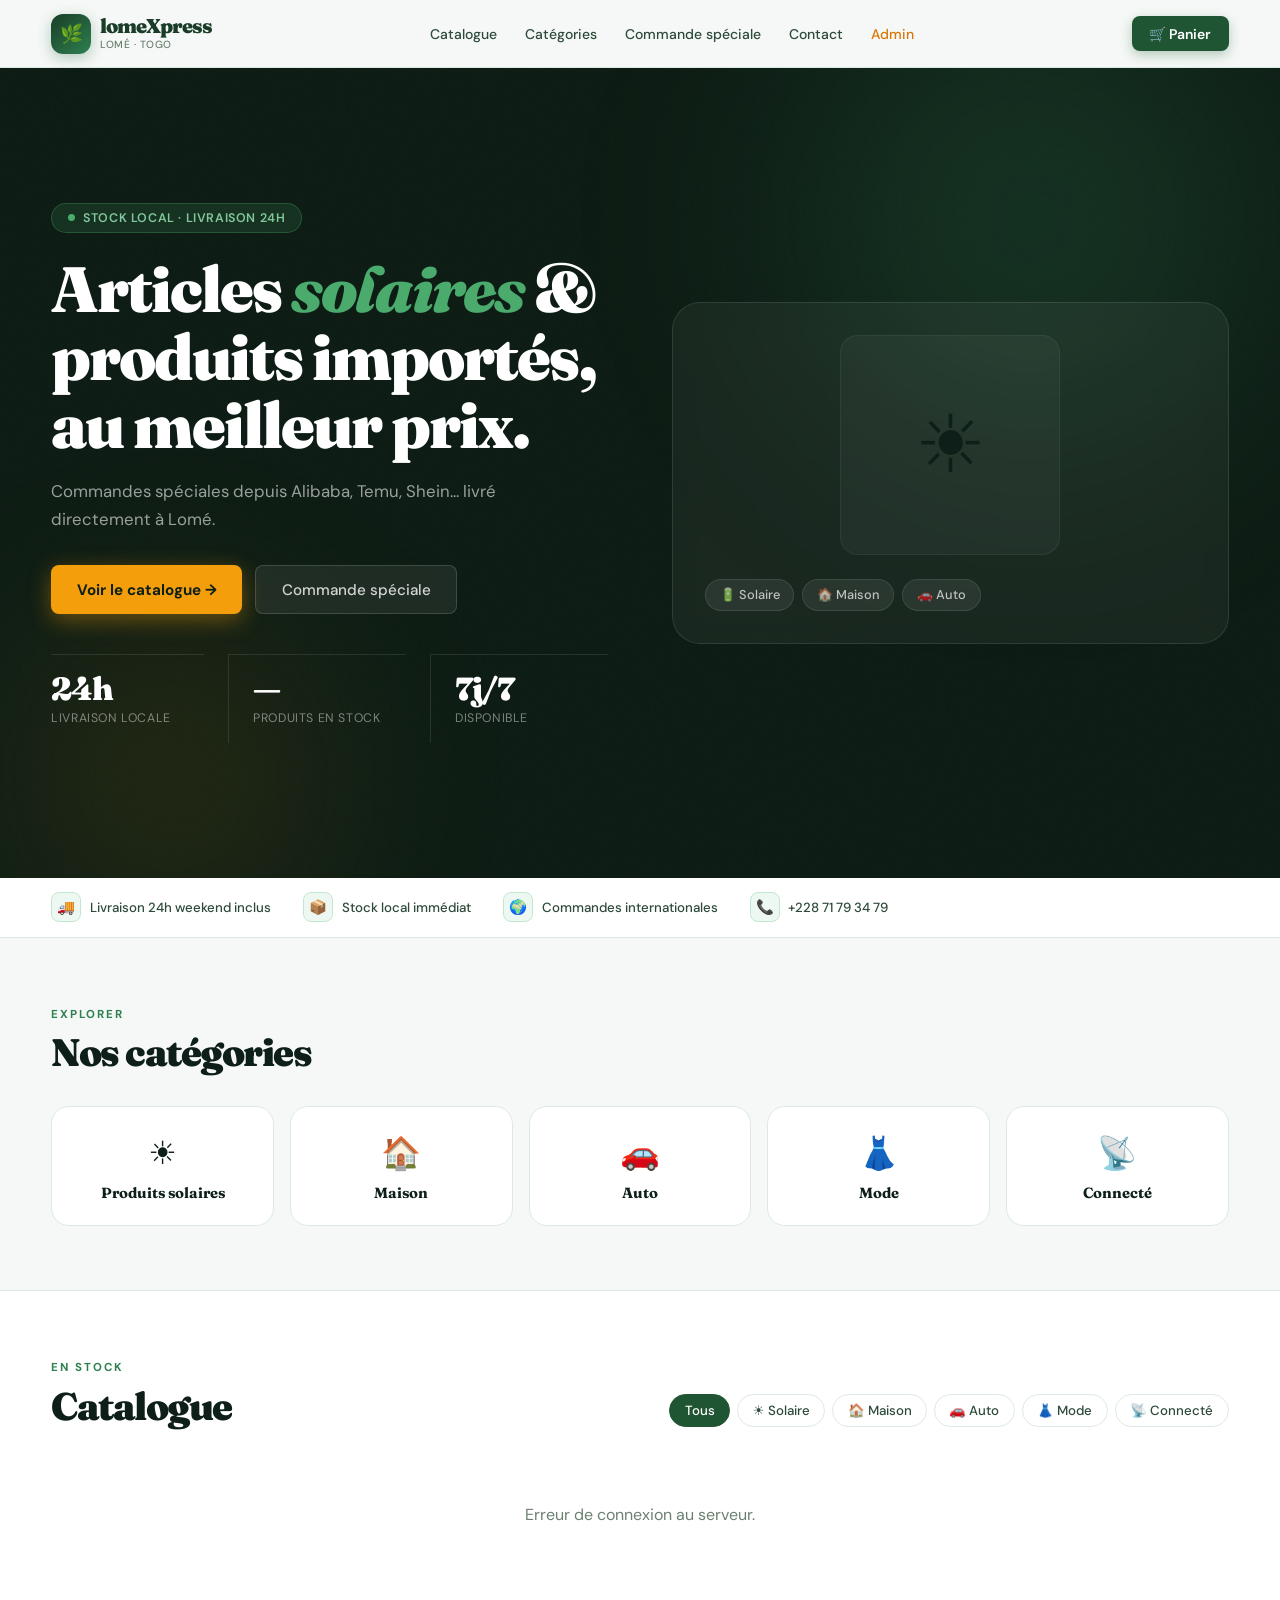
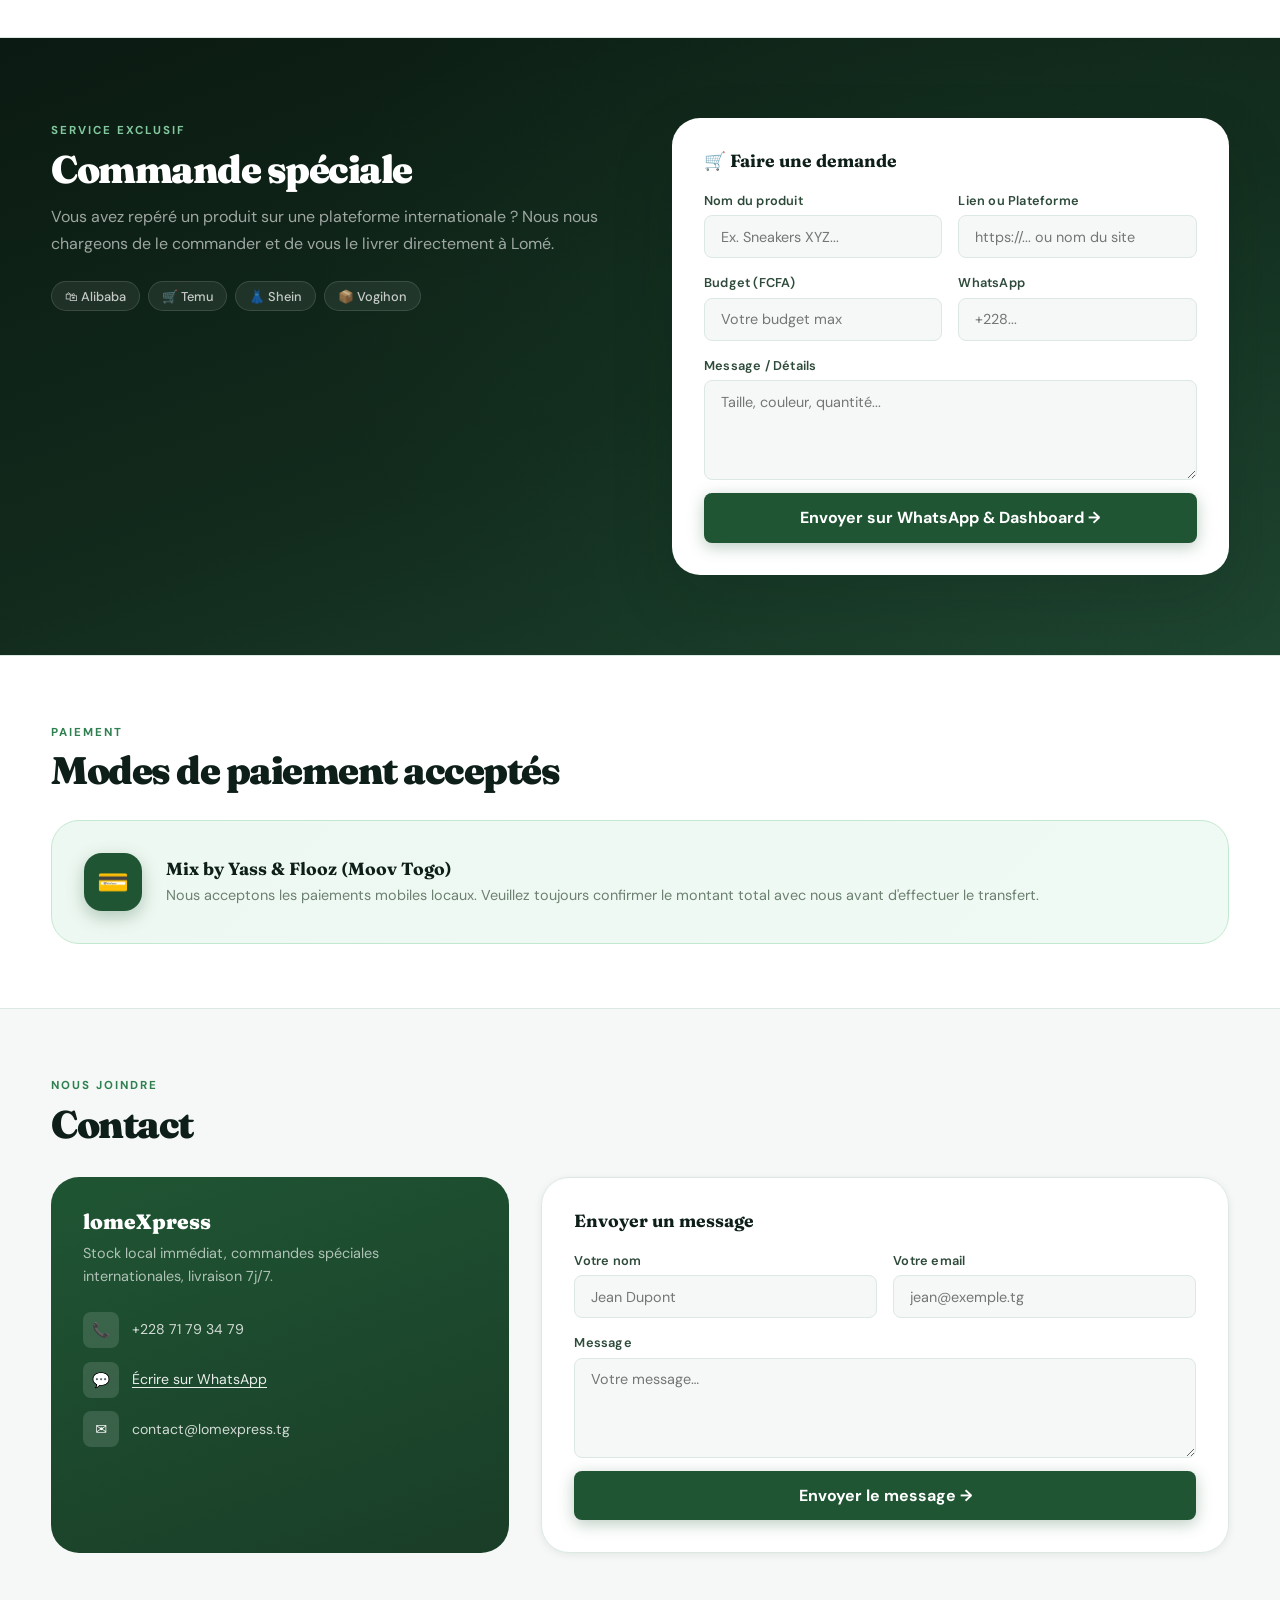
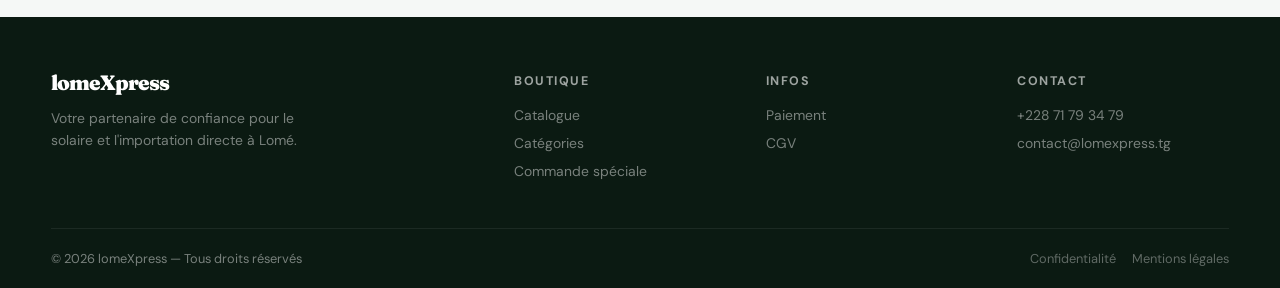
==== index.html @ 7ad190b6 "setup complet" ====
<!DOCTYPE html>
<html lang="fr">
<head>
    <meta charset="UTF-8"/>
    <meta name="viewport" content="width=device-width, initial-scale=1"/>
    <title>lomeXpress – Articles solaires &amp; produits importés</title>
    <meta name="description" content="Stock local, livraison 24h (weekend inclus), commandes spéciales depuis Alibaba, Temu, Shein..."/>
    <link rel="icon" type="image/png" href="uploads/LG4.jpeg"/>
    <link rel="apple-touch-icon" href="uploads/LG4.jpeg"/>
    <link rel="stylesheet" href="style.css"/>
</head>
<body>

<header class="site-header" id="main-header">
    <div class="container nav-inner">
        <a class="brand" href="#">
            <div class="brand-mark">🌿</div>
            <div>
                <span class="brand-name">lomeXpress</span>
                <span class="brand-sub">Lomé · Togo</span>
            </div>
        </a>
        <nav>
            <ul class="nav-links">
                <li><a href="#catalog">Catalogue</a></li>
                <li><a href="#categories">Catégories</a></li>
                <li><a href="#special">Commande spéciale</a></li>
                <li><a href="#contact">Contact</a></li>
                <li><a href="dashboard.html" style="color:var(--a500)">Admin</a></li>
            </ul>
        </nav>
        <div class="nav-actions">
            <button class="btn-cart" onclick="openModal('cartModal')">
                🛒 Panier
                <span class="cart-badge" id="cart-badge">0</span>
            </button>
        </div>
    </div>
</header>

<section class="hero">
    <div class="hero-grain"></div>
    <div class="container hero-inner">
        <div class="hero-text">
            <div class="hero-tag"><span class="tag-dot"></span> Stock local · Livraison 24h</div>
            <h1 class="hero-h1">Articles <em>solaires</em> &amp;<br>produits importés,<br>au meilleur prix.</h1>
            <p class="hero-lead">Commandes spéciales depuis Alibaba, Temu, Shein... livré directement à Lomé.</p>
            <div class="hero-btns">
                <a class="btn-amber" href="#catalog">Voir le catalogue →</a>
                <a class="btn-ghost" href="#special">Commande spéciale</a>
            </div>
            <div class="hero-stats">
                <div class="hero-stat">
                    <div class="stat-val">24h</div>
                    <div class="stat-lbl">Livraison locale</div>
                </div>
                <div class="hero-stat">
                    <div class="stat-val" id="hero-sku">—</div>
                    <div class="stat-lbl" id="hero-sku-lbl">Produits en stock</div>
                </div>
                <div class="hero-stat">
                    <div class="stat-val">7j/7</div>
                    <div class="stat-lbl">Disponible</div>
                </div>
            </div>
        </div>
        <div class="hero-visual">
            <div class="hero-card">
                <div class="hero-card-icon">☀️</div>
                <div class="hero-pills">
                    <span class="hero-pill">🔋 Solaire</span>
                    <span class="hero-pill">🏠 Maison</span>
                    <span class="hero-pill">🚗 Auto</span>
                </div>
            </div>
        </div>
    </div>
</section>

<div class="trust-bar">
    <div class="container">
        <div class="trust-list">
            <div class="trust-item"><div class="trust-icon">🚚</div> Livraison 24h weekend inclus</div>
            <div class="trust-item"><div class="trust-icon">📦</div> Stock local immédiat</div>
            <div class="trust-item"><div class="trust-icon">🌍</div> Commandes internationales</div>
            <div class="trust-item"><div class="trust-icon">📞</div> +228 71 79 34 79</div>
        </div>
    </div>
</div>

<section class="section" id="categories">
    <div class="container">
        <div class="reveal">
            <div class="section-label">Explorer</div>
            <h2 class="section-title">Nos catégories</h2>
        </div>
        <div class="cats-grid stagger" style="margin-top:2rem">
            <div class="cat-card" onclick="filterCat('solar')"><div class="cat-emoji">☀️</div><div class="cat-name">Produits solaires</div></div>
            <div class="cat-card" onclick="filterCat('home')"><div class="cat-emoji">🏠</div><div class="cat-name">Maison</div></div>
            <div class="cat-card" onclick="filterCat('car')"><div class="cat-emoji">🚗</div><div class="cat-name">Auto</div></div>
            <div class="cat-card" onclick="filterCat('fashion')"><div class="cat-emoji">👗</div><div class="cat-name">Mode</div></div>
            <div class="cat-card" onclick="filterCat('connected')"><div class="cat-emoji">📡</div><div class="cat-name">Connecté</div></div>
        </div>
    </div>
</section>

<section class="section section-alt" id="catalog">
    <div class="container">
        <div class="reveal" style="display:flex;justify-content:space-between;align-items:flex-end;gap:1rem;flex-wrap:wrap;margin-bottom:1.5rem">
            <div>
                <div class="section-label">En stock</div>
                <h2 class="section-title">Catalogue</h2>
            </div>
            <div class="filter-bar" id="filter-bar">
                <button class="filter-btn active" data-filter="all" onclick="filterProducts('all',this)">Tous</button>
                <button class="filter-btn" data-filter="solar" onclick="filterProducts('solar',this)">☀️ Solaire</button>
                <button class="filter-btn" data-filter="home" onclick="filterProducts('home',this)">🏠 Maison</button>
                <button class="filter-btn" data-filter="car" onclick="filterProducts('car',this)">🚗 Auto</button>
                <button class="filter-btn" data-filter="fashion" onclick="filterProducts('fashion',this)">👗 Mode</button>
                <button class="filter-btn" data-filter="connected" onclick="filterProducts('connected',this)">📡 Connecté</button>
            </div>
        </div>
        <div class="products-grid" id="products-grid">
            <div id="products-loading" style="grid-column:1/-1;text-align:center;padding:3rem;color:var(--muted)">Chargement...</div>
        </div>
    </div>
</section>

<section class="special-section" id="special">
  <div class="container">
    <div class="special-grid">
      <div class="special-info reveal">
        <div class="section-label">Service exclusif</div>
        <h2 class="section-title">Commande spéciale</h2>
        <p>Vous avez repéré un produit sur une plateforme internationale ? Nous nous chargeons de le commander et de vous le livrer directement à Lomé.</p>
        <div class="platform-pills">
          <span class="platform-pill">🛍 Alibaba</span>
          <span class="platform-pill">🛒 Temu</span>
          <span class="platform-pill">👗 Shein</span>
          <span class="platform-pill">📦 Vogihon</span>
        </div>
      </div>

      <div class="form-card reveal">
        <div class="form-title">🛒 Faire une demande</div>
        <form id="specialOrderForm" onsubmit="handleSpecialOrder(event)">
          <div class="form-grid">
            <div class="form-group">
              <label class="form-label">Nom du produit</label>
              <input name="product_name" class="form-input" placeholder="Ex. Sneakers XYZ..." required/>
            </div>
            <div class="form-group">
              <label class="form-label">Lien ou Plateforme</label>
              <input name="product_link" class="form-input" type="text" placeholder="https://... ou nom du site"/>
            </div>
            <div class="form-group">
              <label class="form-label">Budget (FCFA)</label>
              <input name="budget" class="form-input" type="number" placeholder="Votre budget max"/>
            </div>
            <div class="form-group">
              <label class="form-label">WhatsApp</label>
              <input name="client_phone" class="form-input" placeholder="+228..." required/>
            </div>
            <div class="form-group full">
              <label class="form-label">Message / Détails</label>
              <textarea name="details" class="form-textarea" placeholder="Taille, couleur, quantité..."></textarea>
            </div>
          </div>
          <button class="btn-submit" type="submit">Envoyer sur WhatsApp & Dashboard →</button>
        </form>
      </div>
    </div>
  </div>
</section>

<section class="section section-alt" id="payment">
  <div class="container">
    <div class="reveal" style="margin-bottom:1.8rem">
      <div class="section-label">Paiement</div>
      <h2 class="section-title">Modes de paiement acceptés</h2>
    </div>
    <div class="payment-card reveal">
      <div class="payment-icon">💳</div>
      <div class="payment-text">
        <h3>Mix by Yass & Flooz (Moov Togo)</h3>
        <p>Nous acceptons les paiements mobiles locaux. Veuillez toujours confirmer le montant total avec nous avant d'effectuer le transfert.</p>
      </div>
    </div>
  </div>
</section>

<section class="section" id="contact">
  <div class="container">
    <div class="reveal" style="margin-bottom:2rem">
      <div class="section-label">Nous joindre</div>
      <h2 class="section-title">Contact</h2>
    </div>
    <div class="contact-grid">
      <div class="contact-info-card reveal">
        <h3>lomeXpress</h3>
        <p>Stock local immédiat, commandes spéciales internationales, livraison 7j/7.</p>
        <div class="contact-item">
          <div class="contact-icon">📞</div>
          <div class="contact-text">+228 71 79 34 79</div>
        </div>
        <div class="contact-item">
          <div class="contact-icon">💬</div>
          <div class="contact-text">
            <a href="https://wa.me/22871793479" target="_blank">Écrire sur WhatsApp</a>
          </div>
        </div>
        <div class="contact-item">
          <div class="contact-icon">✉️</div>
          <div class="contact-text">contact@lomexpress.tg</div>
        </div>
      </div>

      <div class="contact-form-card reveal">
        <div class="form-title">Envoyer un message</div>
        <form onsubmit="handleContact(event)">
          <div class="form-grid">
            <div class="form-group">
              <label class="form-label">Votre nom</label>
              <input class="form-input" placeholder="Jean Dupont" required/>
            </div>
            <div class="form-group">
              <label class="form-label">Votre email</label>
              <input class="form-input" type="email" placeholder="jean@exemple.tg" required/>
            </div>
            <div class="form-group full">
              <label class="form-label">Message</label>
              <textarea class="form-textarea" placeholder="Votre message…" required></textarea>
            </div>
          </div>
          <button class="btn-submit" type="submit">Envoyer le message →</button>
        </form>
      </div>
    </div>
  </div>
</section>



<footer class="site-footer">
  <div class="container">

    <!-- Partie haute -->
    <div class="footer-top">
      <div class="footer-brand">
        <span class="brand-name">lomeXpress</span>
        <p>Votre partenaire de confiance pour le solaire et l'importation directe à Lomé.</p>
      </div>

      <div class="footer-col">
        <h4>Boutique</h4>
        <ul>
          <li><a href="#catalog">Catalogue</a></li>
          <li><a href="#categories">Catégories</a></li>
          <li><a href="#special">Commande spéciale</a></li>
        </ul>
      </div>

      <div class="footer-col">
        <h4>Infos</h4>
        <ul>
          <li><a href="#payment">Paiement</a></li>
          <li><a href="#">CGV</a></li>
        </ul>
      </div>

      <div class="footer-col">
        <h4>Contact</h4>
        <ul>
          <li><a href="tel:+22871793479">+228 71 79 34 79</a></li>
          <li><a href="mailto:contact@lomexpress.tg">contact@lomexpress.tg</a></li>
        </ul>
      </div>
    </div>

    <!-- Partie basse -->
    <div class="footer-bottom">
      <span>© <span id="footer-year"></span> lomeXpress — Tous droits réservés</span>
      <div class="footer-links">
        <a href="#">Confidentialité</a>
        <a href="#">Mentions légales</a>
      </div>
    </div>

  </div>
</footer>

<div class="modal-overlay" id="productModal">
    <div class="modal-panel">
        <div class="modal-head">
            <strong id="modal-name">Produit</strong>
            <button class="modal-close" onclick="closeModal('productModal')">✕</button>
        </div>
        <div class="modal-body">
            <div id="modal-media-container" class="product-media-slider">
                </div>
            <div class="product-price" id="modal-price" style="font-size:1.5rem;margin-bottom:.6rem">—</div>
            <p id="modal-desc" style="color:var(--muted);font-size:.92rem;line-height:1.6;margin-bottom:1.2rem">—</p>
            <div style="display:flex;gap:.6rem;flex-wrap:wrap">
                <button class="btn-add" id="modal-cart-btn" style="flex:1">Ajouter au panier</button>
                <button class="btn-view-sm" onclick="closeModal('productModal')">Fermer</button>
            </div>
        </div>
    </div>
</div>

<div class="modal-overlay" id="cartModal">
    <div class="modal-panel">
        <div class="modal-head"><strong>Votre panier</strong><button class="modal-close" onclick="closeModal('cartModal')">✕</button></div>
        <div class="modal-body">
            <div id="cart-items"></div>
            <div id="cart-footer" style="display:none;padding-top:1rem;border-top:1px solid var(--border);margin-top:.5rem">
                <div style="display:flex;justify-content:space-between;font-weight:700;margin-bottom:1rem">
                    <span>Total</span><span id="cart-total" style="color:var(--g600)">0 FCFA</span>
                </div>
                <button class="btn-submit" onclick="checkout()">Commander sur WhatsApp →</button>
            </div>
        </div>
    </div>
</div>

<div class="toast" id="toast"><span id="toast-icon">✅</span> <span id="toast-msg"></span></div>

<script src="scripts.js"></script>

</body>
</html>
---- style.css ----
/* ═══════════════════════════════════════════════════════════════
   lomeXpress — style.css
   Palette : vert forêt + ambre + blanc ivoire
   Typographie : Fraunces (display) + DM Sans (body)
═══════════════════════════════════════════════════════════════ */

@import url('https://fonts.googleapis.com/css2?family=Fraunces:ital,opsz,wght@0,9..144,300;0,9..144,700;0,9..144,900;1,9..144,400&family=DM+Sans:ital,opsz,wght@0,9..40,300;0,9..40,400;0,9..40,500;0,9..40,600;1,9..40,300&display=swap');

/* ── tokens ───────────────────────────────────────────────── */
:root {
  --g900: #0b1a12;
  --g800: #122b1d;
  --g700: #1a3d28;
  --g600: #1f5533;
  --g500: #276b40;
  --g400: #2e8050;
  --g300: #4aab6d;
  --g200: #83c89d;
  --g100: #c2e8cf;
  --g50:  #eef8f2;

  --a500: #d97706;
  --a400: #f59e0b;
  --a300: #fbbf24;
  --a100: #fde68a;
  --a50:  #fffbeb;

  --ink:    #0d1f18;
  --ink2:   #2d4a3a;
  --muted:  #6b8070;
  --border: #dce9e2;
  --bg:     #f5f8f6;
  --surface:#ffffff;

  --r-xs: 8px;
  --r-sm: 12px;
  --r-md: 18px;
  --r-lg: 28px;

  --sh-sm: 0 2px 8px rgba(11,26,18,.07);
  --sh-md: 0 8px 28px rgba(11,26,18,.10);
  --sh-lg: 0 24px 64px rgba(11,26,18,.14);

  --font-head: 'Fraunces', Georgia, serif;
  --font-body: 'DM Sans', system-ui, sans-serif;

  --nav-h: 68px;
  --ease: cubic-bezier(.22,.68,0,1.2);
}

/* ── reset ────────────────────────────────────────────────── */
*, *::before, *::after { box-sizing: border-box; margin: 0; padding: 0; }
html { scroll-behavior: smooth; font-size: 16px; }
body {
  font-family: var(--font-body);
  color: var(--ink);
  background: var(--bg);
  overflow-x: hidden;
  -webkit-font-smoothing: antialiased;
}
a { color: inherit; text-decoration: none; }
img, video { max-width: 100%; display: block; }
button { font-family: inherit; }
input, textarea, select { font-family: inherit; }

/* ── scrollbar ────────────────────────────────────────────── */
::-webkit-scrollbar { width: 5px; }
::-webkit-scrollbar-track { background: transparent; }
::-webkit-scrollbar-thumb { background: var(--g300); border-radius: 99px; }

/* ── container ────────────────────────────────────────────── */
.container { width: min(1180px, 92%); margin: 0 auto; }

/* ══════════════════════════════════════════════════════════════
   HEADER
══════════════════════════════════════════════════════════════ */
.site-header {
  position: sticky; top: 0; z-index: 200;
  height: var(--nav-h);
  background: rgba(245,248,246,.88);
  backdrop-filter: blur(18px) saturate(160%);
  -webkit-backdrop-filter: blur(18px) saturate(160%);
  border-bottom: 1px solid var(--border);
  transition: box-shadow .3s;
}
.site-header.scrolled { box-shadow: var(--sh-md); }

.nav-inner {
  display: flex; align-items: center;
  justify-content: space-between;
  height: 100%; gap: 1rem;
}

.brand {
  display: flex; align-items: center; gap: .55rem;
  flex-shrink: 0;
}
.brand-mark {
  width: 40px; height: 40px;
  background: linear-gradient(140deg, var(--g700), var(--g400));
  border-radius: var(--r-sm);
  display: grid; place-items: center;
  font-size: 1.15rem;
  box-shadow: 0 4px 14px rgba(30,90,55,.3);
  transition: transform .3s var(--ease);
}
.brand:hover .brand-mark { transform: rotate(-6deg) scale(1.08); }
.brand-name {
  font-family: var(--font-head);
  font-weight: 900;
  font-size: 1.25rem;
  color: var(--g700);
  letter-spacing: -1px;
  line-height: 1;
}
.brand-sub {
  display: block;
  font-family: var(--font-body);
  font-size: .65rem;
  font-weight: 500;
  color: var(--muted);
  letter-spacing: .5px;
  text-transform: uppercase;
}

.nav-links {
  display: flex; align-items: center; gap: .15rem;
  list-style: none;
}
.nav-links a {
  display: block;
  padding: .5rem .8rem;
  border-radius: var(--r-xs);
  font-size: .875rem;
  font-weight: 500;
  color: var(--ink2);
  transition: background .2s, color .2s;
}
.nav-links a:hover { background: var(--g50); color: var(--g600); }

.nav-actions {
  display: flex; align-items: center; gap: .6rem;
}

.btn-cart {
  position: relative;
  display: flex; align-items: center; gap: .45rem;
  background: var(--g600);
  color: #fff;
  padding: .55rem 1.1rem;
  border-radius: var(--r-xs);
  border: none; cursor: pointer;
  font-size: .875rem; font-weight: 600;
  transition: background .2s, transform .15s, box-shadow .2s;
  box-shadow: 0 4px 12px rgba(31,85,51,.3);
}
.btn-cart:hover {
  background: var(--g700);
  transform: translateY(-1px);
  box-shadow: 0 6px 18px rgba(31,85,51,.35);
}
.cart-badge {
  position: absolute; top: -7px; right: -7px;
  width: 20px; height: 20px;
  background: var(--a400);
  color: var(--ink);
  font-size: .65rem; font-weight: 700;
  border-radius: 50%;
  display: none; place-items: center;
  border: 2px solid var(--surface);
  animation: pop .3s var(--ease) both;
}
@keyframes pop {
  from { transform: scale(0); }
  to   { transform: scale(1); }
}

/* ══════════════════════════════════════════════════════════════
   HERO
══════════════════════════════════════════════════════════════ */
.hero {
  min-height: 90vh;
  background: var(--g900);
  position: relative;
  overflow: hidden;
  display: flex; align-items: center;
}

/* Organic background blobs */
.hero::before, .hero::after {
  content: '';
  position: absolute;
  border-radius: 50%;
  filter: blur(80px);
  pointer-events: none;
}
.hero::before {
  width: 700px; height: 700px;
  background: radial-gradient(circle, rgba(46,128,80,.28) 0%, transparent 70%);
  top: -200px; right: -100px;
  animation: drift 12s ease-in-out infinite alternate;
}
.hero::after {
  width: 500px; height: 500px;
  background: radial-gradient(circle, rgba(245,158,11,.12) 0%, transparent 70%);
  bottom: -150px; left: -80px;
  animation: drift 16s ease-in-out infinite alternate-reverse;
}
@keyframes drift {
  from { transform: translate(0, 0) scale(1); }
  to   { transform: translate(40px, 30px) scale(1.1); }
}

/* Grain texture overlay */
.hero-grain {
  position: absolute; inset: 0;
  background-image: url("data:image/svg+xml,%3Csvg xmlns='http://www.w3.org/2000/svg' width='300' height='300'%3E%3Cfilter id='n'%3E%3CfeTurbulence type='fractalNoise' baseFrequency='.85' numOctaves='4'/%3E%3C/filter%3E%3Crect width='300' height='300' filter='url(%23n)' opacity='.035'/%3E%3C/svg%3E");
  pointer-events: none; z-index: 1;
}

.hero-inner {
  position: relative; z-index: 2;
  display: grid;
  grid-template-columns: 1fr 1fr;
  gap: 4rem;
  align-items: center;
  padding: 5rem 0;
}

.hero-tag {
  display: inline-flex; align-items: center; gap: .5rem;
  background: rgba(74,171,109,.15);
  border: 1px solid rgba(74,171,109,.3);
  color: var(--g200);
  padding: .38rem 1rem;
  border-radius: 99px;
  font-size: .78rem;
  font-weight: 600;
  letter-spacing: .6px;
  text-transform: uppercase;
  margin-bottom: 1.4rem;
  animation: fadeUp .6s var(--ease) both;
}
.tag-dot {
  width: 7px; height: 7px;
  background: var(--g300);
  border-radius: 50%;
  animation: pulse-dot 2.2s ease-in-out infinite;
}
@keyframes pulse-dot {
  0%,100% { opacity: 1; transform: scale(1); }
  50%      { opacity: .4; transform: scale(1.5); }
}

.hero-h1 {
  font-family: var(--font-head);
  font-size: clamp(2.4rem, 5.5vw, 4rem);
  font-weight: 900;
  line-height: 1.06;
  letter-spacing: -2px;
  color: #fff;
  margin-bottom: 1.2rem;
  animation: fadeUp .6s .1s var(--ease) both;
}
.hero-h1 em {
  font-style: italic;
  color: var(--g300);
}

.hero-lead {
  color: rgba(255,255,255,.58);
  font-size: 1.05rem;
  line-height: 1.65;
  max-width: 42ch;
  margin-bottom: 2rem;
  animation: fadeUp .6s .2s var(--ease) both;
}

.hero-btns {
  display: flex; gap: .8rem; flex-wrap: wrap;
  animation: fadeUp .6s .3s var(--ease) both;
}

.btn-amber {
  display: inline-flex; align-items: center; gap: .5rem;
  background: var(--a400);
  color: var(--ink);
  padding: .85rem 1.6rem;
  border-radius: var(--r-xs);
  font-weight: 700; font-size: .95rem;
  border: none; cursor: pointer;
  box-shadow: 0 6px 22px rgba(245,158,11,.38);
  transition: all .2s;
}
.btn-amber:hover {
  background: var(--a300);
  transform: translateY(-2px);
  box-shadow: 0 10px 30px rgba(245,158,11,.44);
}

.btn-ghost {
  display: inline-flex; align-items: center; gap: .5rem;
  background: rgba(255,255,255,.07);
  color: rgba(255,255,255,.8);
  padding: .85rem 1.6rem;
  border-radius: var(--r-xs);
  font-weight: 500; font-size: .95rem;
  border: 1px solid rgba(255,255,255,.15);
  cursor: pointer;
  transition: all .2s;
}
.btn-ghost:hover {
  background: rgba(255,255,255,.12);
  border-color: rgba(255,255,255,.3);
}

.hero-stats {
  display: flex; gap: 0;
  margin-top: 2.5rem;
  animation: fadeUp .6s .4s var(--ease) both;
}
.hero-stat {
  flex: 1;
  padding: 1.1rem 0;
  border-top: 1px solid rgba(255,255,255,.1);
}
.hero-stat + .hero-stat {
  padding-left: 1.5rem;
  margin-left: 1.5rem;
  border-left: 1px solid rgba(255,255,255,.1);
}
.stat-val {
  font-family: var(--font-head);
  font-size: 2rem;
  font-weight: 900;
  color: #fff;
  line-height: 1;
  letter-spacing: -1px;
}
.stat-lbl {
  font-size: .77rem;
  color: rgba(255,255,255,.45);
  margin-top: .3rem;
  text-transform: uppercase;
  letter-spacing: .6px;
}

/* Hero visual card */
.hero-visual {
  animation: fadeRight .8s .15s var(--ease) both;
}
.hero-card {
  background: rgba(255,255,255,.05);
  border: 1px solid rgba(255,255,255,.1);
  border-radius: var(--r-lg);
  padding: 2rem;
  backdrop-filter: blur(12px);
}
.hero-card-icon {
  aspect-ratio: 1;
  max-width: 220px;
  margin: 0 auto 1.5rem;
  background: rgba(255,255,255,.04);
  border-radius: var(--r-md);
  display: grid; place-items: center;
  font-size: 5rem;
  border: 1px solid rgba(255,255,255,.06);
}
.hero-pills {
  display: flex; flex-wrap: wrap; gap: .5rem;
}
.hero-pill {
  background: rgba(255,255,255,.07);
  border: 1px solid rgba(255,255,255,.1);
  color: rgba(255,255,255,.7);
  padding: .38rem .85rem;
  border-radius: 99px;
  font-size: .8rem;
  font-weight: 500;
}

/* ══════════════════════════════════════════════════════════════
   TRUST BAR
══════════════════════════════════════════════════════════════ */
.trust-bar {
  background: var(--surface);
  border-bottom: 1px solid var(--border);
  padding: .9rem 0;
  overflow: hidden;
}
.trust-list {
  display: flex; align-items: center;
  gap: 2rem; flex-wrap: wrap;
}
.trust-item {
  display: flex; align-items: center; gap: .55rem;
  font-size: .83rem; font-weight: 500;
  color: var(--ink2);
  white-space: nowrap;
}
.trust-icon {
  width: 30px; height: 30px;
  background: var(--g50);
  border: 1px solid var(--g100);
  border-radius: var(--r-xs);
  display: grid; place-items: center;
  font-size: .9rem;
  flex-shrink: 0;
}

/* ══════════════════════════════════════════════════════════════
   SECTION LAYOUT
══════════════════════════════════════════════════════════════ */
.section { padding: 4rem 0; }
.section-alt { background: var(--surface); border-top: 1px solid var(--border); border-bottom: 1px solid var(--border); }

.section-label {
  display: inline-block;
  font-family: var(--font-body);
  font-size: .72rem;
  font-weight: 700;
  text-transform: uppercase;
  letter-spacing: 2px;
  color: var(--g400);
  margin-bottom: .6rem;
}
.section-title {
  font-family: var(--font-head);
  font-size: clamp(1.6rem, 3vw, 2.4rem);
  font-weight: 900;
  letter-spacing: -1.5px;
  color: var(--ink);
  line-height: 1.1;
}
.section-sub {
  color: var(--muted);
  font-size: .95rem;
  line-height: 1.55;
  margin-top: .5rem;
  max-width: 58ch;
}

/* ══════════════════════════════════════════════════════════════
   CATEGORIES
══════════════════════════════════════════════════════════════ */
.cats-grid {
  display: grid;
  grid-template-columns: repeat(5, 1fr);
  gap: 1rem;
  margin-top: 2rem;
}
.cat-card {
  background: var(--surface);
  border: 1px solid var(--border);
  border-radius: var(--r-md);
  padding: 1.6rem 1rem 1.4rem;
  text-align: center;
  cursor: pointer;
  transition: transform .25s var(--ease), box-shadow .25s, border-color .25s;
  position: relative; overflow: hidden;
}
.cat-card::after {
  content: '';
  position: absolute; bottom: 0; left: 0; right: 0;
  height: 3px;
  background: linear-gradient(90deg, var(--g400), var(--g300));
  transform: scaleX(0); transform-origin: left;
  transition: transform .3s var(--ease);
}
.cat-card:hover {
  transform: translateY(-5px);
  box-shadow: var(--sh-md);
  border-color: var(--g200);
}
.cat-card:hover::after { transform: scaleX(1); }
.cat-emoji { font-size: 2rem; margin-bottom: .7rem; }
.cat-name {
  font-family: var(--font-head);
  font-weight: 700;
  font-size: .92rem;
  color: var(--ink);
  line-height: 1.2;
}
.cat-cta {
  display: inline-block;
  margin-top: .5rem;
  font-size: .75rem;
  color: var(--g400);
  font-weight: 600;
  opacity: 0;
  transform: translateY(4px);
  transition: all .25s;
}
.cat-card:hover .cat-cta { opacity: 1; transform: translateY(0); }

/* ══════════════════════════════════════════════════════════════
   FILTER BAR
══════════════════════════════════════════════════════════════ */
.filter-bar {
  display: flex; gap: .45rem; flex-wrap: wrap;
  align-items: center;
}
.filter-btn {
  padding: .45rem .9rem;
  border-radius: 99px;
  border: 1.5px solid var(--border);
  background: var(--surface);
  color: var(--ink2);
  font-size: .83rem; font-weight: 500;
  cursor: pointer;
  transition: all .2s;
  white-space: nowrap;
}
.filter-btn:hover { border-color: var(--g300); color: var(--g600); }
.filter-btn.active {
  background: var(--g600);
  border-color: var(--g600);
  color: #fff;
}

/* ══════════════════════════════════════════════════════════════
   PRODUCTS GRID
══════════════════════════════════════════════════════════════ */
.products-grid {
  display: grid;
  grid-template-columns: repeat(4, 1fr);
  gap: 1.2rem;
  margin-top: 1.8rem;
}

.product-card {
  background: var(--surface);
  border: 1px solid var(--border);
  border-radius: var(--r-md);
  overflow: hidden;
  display: flex; flex-direction: column;
  box-shadow: var(--sh-sm);
  transition: transform .3s var(--ease), box-shadow .3s, border-color .3s;
  animation: fadeUp .5s var(--ease) both;
}
.product-card:hover {
  transform: translateY(-6px);
  box-shadow: var(--sh-lg);
  border-color: var(--g200);
}

/* Media */
.product-media {
  position: relative;
  aspect-ratio: 4/3;
  background: var(--g50);
  overflow: hidden;
}
.media-slide { position: absolute; inset: 0; display: none; }
.media-slide.active { display: flex; align-items: center; justify-content: center; }
.media-slide img, .media-slide video {
  width: 100%; height: 100%;
  object-fit: cover;
  transition: transform .5s var(--ease);
}
.product-card:hover .media-slide.active img { transform: scale(1.05); }
.media-placeholder { font-size: 3.5rem; }

.media-nav {
  position: absolute; top: 50%; transform: translateY(-50%);
  width: 32px; height: 32px;
  border: none; border-radius: 50%;
  background: rgba(11,26,18,.55);
  color: #fff; cursor: pointer;
  display: grid; place-items: center;
  opacity: 0;
  backdrop-filter: blur(6px);
  transition: opacity .2s, transform .2s;
  z-index: 3; font-size: 1rem;
}
.media-nav.prev { left: .5rem; }
.media-nav.next { right: .5rem; }
.product-media:hover .media-nav { opacity: 1; }
.media-nav:hover { transform: translateY(-50%) scale(1.12); }

.media-dots {
  position: absolute; bottom: .6rem; left: 50%; transform: translateX(-50%);
  display: flex; gap: .3rem; z-index: 3;
}
.media-dot {
  width: 5px; height: 5px;
  border-radius: 50%;
  background: rgba(255,255,255,.5);
  border: none; cursor: pointer;
  transition: background .2s, transform .2s;
}
.media-dot.active { background: #fff; transform: scale(1.3); }

/* Badges */
.badge {
  position: absolute; top: .65rem; left: .65rem;
  padding: .28rem .65rem;
  border-radius: 99px;
  font-size: .7rem; font-weight: 700;
  letter-spacing: .4px;
  z-index: 2;
}
.badge-local   { background: var(--g600); color: #fff; }
.badge-special { background: var(--a400); color: var(--ink); }

/* Product body */
.product-body {
  padding: 1.1rem 1.1rem .4rem;
  flex: 1; display: flex; flex-direction: column; gap: .35rem;
}
.product-name {
  font-family: var(--font-head);
  font-weight: 700;
  font-size: 1rem;
  color: var(--ink);
  line-height: 1.2;
}
.product-desc {
  font-size: .83rem;
  color: var(--muted);
  line-height: 1.45;
  flex: 1;
}
.product-meta {
  display: flex; align-items: center;
  justify-content: space-between;
  gap: .5rem; flex-wrap: wrap;
  margin-top: .4rem;
}
.product-price {
  font-family: var(--font-head);
  font-size: 1.2rem; font-weight: 900;
  color: var(--g600);
  letter-spacing: -.5px;
}
.product-price small {
  font-family: var(--font-body);
  font-size: .72rem; font-weight: 400;
  color: var(--muted);
}
.stock-pill {
  display: inline-flex; align-items: center; gap: .3rem;
  padding: .25rem .6rem;
  border-radius: 99px;
  font-size: .72rem; font-weight: 600;
}
.stock-ok  { background: #ecfdf5; color: #065f46; }
.stock-low { background: #fffbeb; color: #92400e; }
.stock-out { background: #fef2f2; color: #991b1b; }

/* Product footer */
.product-footer {
  padding: .7rem 1.1rem 1.1rem;
  display: flex; gap: .5rem;
}
.btn-add {
  flex: 1;
  background: var(--g600);
  color: #fff;
  border: none; cursor: pointer;
  padding: .65rem .8rem;
  border-radius: var(--r-xs);
  font-weight: 600; font-size: .84rem;
  transition: background .2s, transform .15s;
}
.btn-add:hover { background: var(--g700); transform: translateY(-1px); }
.btn-add:disabled { opacity: .5; cursor: not-allowed; transform: none; }

.btn-special {
  flex: 1;
  background: transparent;
  border: 1.5px solid var(--a400);
  color: var(--a500);
  cursor: pointer;
  padding: .65rem .8rem;
  border-radius: var(--r-xs);
  font-weight: 600; font-size: .84rem;
  transition: all .2s;
}
.btn-special:hover { background: var(--a400); color: var(--ink); }

.btn-view-sm {
  background: var(--bg);
  border: 1px solid var(--border);
  cursor: pointer;
  padding: .65rem .75rem;
  border-radius: var(--r-xs);
  font-size: .84rem; color: var(--ink2);
  transition: all .2s;
}
.btn-view-sm:hover { background: var(--border); }

/* ══════════════════════════════════════════════════════════════
   SPECIAL ORDER
══════════════════════════════════════════════════════════════ */
.special-section {
  background: linear-gradient(160deg, var(--g900) 0%, var(--g800) 55%, #1e4530 100%);
  position: relative; overflow: hidden;
  padding: 5rem 0;
}
.special-section::before {
  content: '';
  position: absolute; inset: 0;
  background: radial-gradient(ellipse 650px 450px at 75% 40%, rgba(46,128,80,.1), transparent);
  pointer-events: none;
}
.special-grid {
  display: grid;
  grid-template-columns: 1fr 1fr;
  gap: 4rem;
  align-items: start;
  position: relative; z-index: 2;
}
.special-info .section-label { color: var(--g200); }
.special-info .section-title { color: #fff; }
.special-info p { color: rgba(255,255,255,.6); line-height: 1.65; margin: .9rem 0 1.5rem; }
.platform-pills { display: flex; flex-wrap: wrap; gap: .5rem; }
.platform-pill {
  background: rgba(255,255,255,.07);
  border: 1px solid rgba(255,255,255,.12);
  color: rgba(255,255,255,.75);
  padding: .35rem .8rem;
  border-radius: 99px;
  font-size: .8rem; font-weight: 500;
}
.special-callout {
  margin-top: 1.5rem;
  padding: 1rem 1.2rem;
  background: rgba(74,171,109,.1);
  border: 1px solid rgba(74,171,109,.2);
  border-radius: var(--r-sm);
  font-size: .85rem;
  color: rgba(255,255,255,.7);
  line-height: 1.55;
}
.special-callout strong { color: var(--g200); }

/* Form card */
.form-card {
  background: var(--surface);
  border-radius: var(--r-lg);
  padding: 2rem;
  box-shadow: var(--sh-lg);
}
.form-title {
  font-family: var(--font-head);
  font-weight: 700; font-size: 1.1rem;
  color: var(--ink);
  margin-bottom: 1.3rem;
}
.form-grid { display: grid; grid-template-columns: 1fr 1fr; gap: 1rem; }
.form-group { display: flex; flex-direction: column; gap: .4rem; }
.form-group.full { grid-column: 1 / -1; }
.form-label {
  font-size: .8rem; font-weight: 600;
  color: var(--ink2);
  letter-spacing: .2px;
}
.form-input, .form-textarea, .form-select {
  width: 100%;
  padding: .72rem 1rem;
  border: 1.5px solid var(--border);
  border-radius: var(--r-xs);
  background: var(--bg);
  font-size: .9rem; color: var(--ink);
  transition: border-color .2s, box-shadow .2s;
  outline: none;
}
.form-input:focus, .form-textarea:focus, .form-select:focus {
  border-color: var(--g400);
  background: var(--surface);
  box-shadow: 0 0 0 3px rgba(46,128,80,.1);
}
.form-textarea { min-height: 100px; resize: vertical; }

.btn-submit {
  width: 100%;
  background: var(--g600);
  color: #fff;
  border: none; cursor: pointer;
  padding: .9rem;
  border-radius: var(--r-xs);
  font-weight: 700; font-size: 1rem;
  margin-top: .8rem;
  transition: all .2s;
  box-shadow: 0 4px 16px rgba(31,85,51,.3);
}
.btn-submit:hover {
  background: var(--g700);
  transform: translateY(-1px);
  box-shadow: 0 8px 24px rgba(31,85,51,.38);
}
.btn-submit:disabled { opacity: .6; cursor: not-allowed; transform: none; }

/* ══════════════════════════════════════════════════════════════
   PAYMENT
══════════════════════════════════════════════════════════════ */
.payment-card {
  display: flex; align-items: center; gap: 1.5rem;
  background: linear-gradient(135deg, var(--g50), #f0faf4);
  border: 1px solid var(--g100);
  border-radius: var(--r-lg);
  padding: 2rem;
}
.payment-icon {
  width: 58px; height: 58px;
  background: var(--g600);
  border-radius: var(--r-md);
  display: grid; place-items: center;
  font-size: 1.6rem;
  flex-shrink: 0;
  box-shadow: 0 6px 18px rgba(31,85,51,.3);
}
.payment-text h3 {
  font-family: var(--font-head);
  font-weight: 700; font-size: 1.1rem;
  margin-bottom: .4rem;
}
.payment-text p { color: var(--muted); font-size: .9rem; line-height: 1.5; }

/* ══════════════════════════════════════════════════════════════
   CONTACT
══════════════════════════════════════════════════════════════ */
.contact-grid {
  display: grid;
  grid-template-columns: 1fr 1.5fr;
  gap: 2rem;
}
.contact-info-card {
  background: linear-gradient(160deg, var(--g600), var(--g700));
  border-radius: var(--r-lg);
  padding: 2rem;
  color: #fff;
}
.contact-info-card h3 {
  font-family: var(--font-head);
  font-weight: 900; font-size: 1.3rem;
  margin-bottom: .5rem;
}
.contact-info-card > p {
  color: rgba(255,255,255,.65);
  font-size: .9rem; line-height: 1.6;
  margin-bottom: 1.5rem;
}
.contact-item {
  display: flex; align-items: center; gap: .8rem;
  margin-bottom: .85rem;
}
.contact-icon {
  width: 36px; height: 36px;
  background: rgba(255,255,255,.13);
  border-radius: var(--r-xs);
  display: grid; place-items: center;
  font-size: .9rem; flex-shrink: 0;
}
.contact-text {
  font-size: .88rem; color: rgba(255,255,255,.8);
  line-height: 1.4;
}
.contact-text a { color: rgba(255,255,255,.9); text-decoration: underline; text-underline-offset: 3px; }
.contact-form-card {
  background: var(--surface);
  border: 1px solid var(--border);
  border-radius: var(--r-lg);
  padding: 2rem;
  box-shadow: var(--sh-sm);
}

/* ══════════════════════════════════════════════════════════════
   MODALS
══════════════════════════════════════════════════════════════ */
.modal-overlay {
  position: fixed; inset: 0;
  background: rgba(11,26,18,.6);
  backdrop-filter: blur(6px);
  display: flex; align-items: center; justify-content: center;
  padding: 1rem; z-index: 500;
  opacity: 0; pointer-events: none;
  transition: opacity .25s;
}
.modal-overlay.open { opacity: 1; pointer-events: all; }
.modal-panel {
  background: var(--surface);
  max-width: 680px; width: 100%;
  border-radius: var(--r-lg);
  overflow: hidden;
  box-shadow: var(--sh-lg);
  transform: scale(.95) translateY(20px);
  transition: transform .3s var(--ease);
  max-height: 90vh;
  overflow-y: auto;
}
.modal-overlay.open .modal-panel { transform: scale(1) translateY(0); }
.modal-head {
  display: flex; align-items: center; justify-content: space-between;
  padding: 1.2rem 1.5rem;
  border-bottom: 1px solid var(--border);
  position: sticky; top: 0; background: var(--surface); z-index: 2;
}
.modal-head strong {
  font-family: var(--font-head);
  font-weight: 700; font-size: 1.05rem;
}
.modal-close {
  width: 34px; height: 34px;
  background: var(--bg);
  border: 1px solid var(--border);
  border-radius: var(--r-xs);
  display: grid; place-items: center;
  cursor: pointer; font-size: 1rem; color: var(--muted);
  transition: all .2s;
}
.modal-close:hover { background: var(--border); color: var(--ink); }
.modal-body { padding: 1.5rem; }

/* ══════════════════════════════════════════════════════════════
   TOAST
══════════════════════════════════════════════════════════════ */
.toast {
  position: fixed; bottom: 1.5rem; right: 1.5rem;
  background: var(--ink);
  color: #fff;
  padding: .85rem 1.2rem;
  border-radius: var(--r-sm);
  font-size: .88rem; font-weight: 500;
  box-shadow: var(--sh-lg);
  z-index: 9999;
  display: flex; align-items: center; gap: .55rem;
  transform: translateY(90px);
  opacity: 0;
  transition: transform .35s var(--ease), opacity .35s;
  max-width: 320px;
}
.toast.show { transform: translateY(0); opacity: 1; }

/* ══════════════════════════════════════════════════════════════
   WHATSAPP FLOAT
══════════════════════════════════════════════════════════════ */
.whatsapp-float {
  position: fixed; bottom: 1.5rem; left: 1.5rem;
  z-index: 300;
  display: flex; align-items: center; gap: .65rem;
  background: #25D366;
  color: #fff;
  padding: .8rem 1.2rem .8rem .85rem;
  border-radius: 99px;
  box-shadow: 0 8px 28px rgba(37,211,102,.32);
  font-weight: 600; font-size: .88rem;
  transition: transform .25s var(--ease), box-shadow .25s;
}
.whatsapp-float:hover {
  transform: translateY(-3px);
  box-shadow: 0 14px 36px rgba(37,211,102,.4);
}
.whatsapp-float-icon {
  width: 34px; height: 34px;
  background: rgba(255,255,255,.2);
  border-radius: 50%;
  display: grid; place-items: center;
  font-size: 1.1rem;
}

/* ══════════════════════════════════════════════════════════════
   UPLOAD PREVIEW
══════════════════════════════════════════════════════════════ */
.upload-preview {
  display: grid;
  grid-template-columns: repeat(auto-fill, minmax(80px,1fr));
  gap: .6rem; margin-top: .7rem;
}
.upload-thumb {
  aspect-ratio: 1;
  border-radius: var(--r-sm);
  overflow: hidden;
  border: 1px solid var(--border);
  background: var(--bg);
  display: grid; place-items: center;
}
.upload-thumb img, .upload-thumb video { width: 100%; height: 100%; object-fit: cover; }

/* ══════════════════════════════════════════════════════════════
   FOOTER
══════════════════════════════════════════════════════════════ */
.site-footer {
  background: var(--g900);
  color: rgba(255,255,255,.45);
}
.footer-top {
  display: grid;
  grid-template-columns: 2fr 1fr 1fr 1fr;
  gap: 2.5rem;
  padding: 3.5rem 0 2.5rem;
  border-bottom: 1px solid rgba(255,255,255,.07);
}
.footer-brand .brand-name { color: #fff; font-size: 1.3rem; }
.footer-brand p {
  font-size: .87rem; line-height: 1.6;
  margin-top: .7rem; max-width: 28ch;
}
.footer-col h4 {
  font-family: var(--font-body);
  font-weight: 700; font-size: .78rem;
  text-transform: uppercase; letter-spacing: 1.5px;
  color: rgba(255,255,255,.6);
  margin-bottom: .9rem;
}
.footer-col ul { list-style: none; }
.footer-col li { margin-bottom: .45rem; }
.footer-col a {
  font-size: .87rem;
  color: rgba(255,255,255,.45);
  transition: color .2s;
}
.footer-col a:hover { color: var(--g200); }
.footer-bottom {
  display: flex; align-items: center; justify-content: space-between;
  padding: 1.3rem 0; font-size: .8rem;
}
.footer-links { display: flex; gap: 1rem; }
.footer-links a { color: rgba(255,255,255,.35); transition: color .2s; }
.footer-links a:hover { color: rgba(255,255,255,.7); }

/* ══════════════════════════════════════════════════════════════
   ANIMATIONS
══════════════════════════════════════════════════════════════ */
@keyframes fadeUp {
  from { opacity: 0; transform: translateY(20px); }
  to   { opacity: 1; transform: translateY(0); }
}
@keyframes fadeRight {
  from { opacity: 0; transform: translateX(30px); }
  to   { opacity: 1; transform: translateX(0); }
}

/* Intersection observer fade-in */
.reveal {
  opacity: 0;
  transform: translateY(24px);
  transition: opacity .65s var(--ease), transform .65s var(--ease);
}
.reveal.visible { opacity: 1; transform: translateY(0); }

/* Stagger children */
.stagger > * { animation: fadeUp .5s var(--ease) both; }
.stagger > *:nth-child(1) { animation-delay: .05s; }
.stagger > *:nth-child(2) { animation-delay: .1s; }
.stagger > *:nth-child(3) { animation-delay: .15s; }
.stagger > *:nth-child(4) { animation-delay: .2s; }
.stagger > *:nth-child(5) { animation-delay: .25s; }
.stagger > *:nth-child(6) { animation-delay: .3s; }
.stagger > *:nth-child(7) { animation-delay: .35s; }
.stagger > *:nth-child(8) { animation-delay: .4s; }

/* ══════════════════════════════════════════════════════════════
   RESPONSIVE
══════════════════════════════════════════════════════════════ */
@media (max-width: 1060px) {
  .cats-grid { grid-template-columns: repeat(3, 1fr); }
  .products-grid { grid-template-columns: repeat(2, 1fr); }
  .hero-inner { grid-template-columns: 1fr; text-align: center; padding: 4rem 0; }
  .hero-lead { max-width: 100%; }
  .hero-btns { justify-content: center; }
  .hero-stats { justify-content: center; }
  .hero-visual { display: none; }
  .special-grid { grid-template-columns: 1fr; }
  .contact-grid { grid-template-columns: 1fr; }
  .footer-top { grid-template-columns: 1fr 1fr; }
}
@media (max-width: 680px) {
  .cats-grid { grid-template-columns: repeat(2, 1fr); }
  .products-grid { grid-template-columns: 1fr; }
  .form-grid { grid-template-columns: 1fr; }
  .nav-links { display: none; }
  .footer-top { grid-template-columns: 1fr; }
  .footer-bottom { flex-direction: column; gap: .5rem; text-align: center; }
  .whatsapp-float span.wl { display: none; }
  .payment-card { flex-direction: column; text-align: center; }
}
@media (max-width: 420px) {
  .cats-grid { grid-template-columns: 1fr; }
  .hero-stat + .hero-stat { padding-left: 1rem; margin-left: 1rem; }
}


/* ══════════════════════════════════════════════════════════════
   COMPLÉMENTS POUR MODAL, VIDÉO ET ADMIN
═══════════════════════════════════════════════════════════════ */

/* Style pour les vidéos dans les cartes et modals */
.product-media video, .modal-body video {
    width: 100%;
    height: 100%;
    object-fit: cover;
    display: block;
}

/* Indicateur vidéo sur la miniature */
.video-icon {
    position: absolute;
    bottom: 12px;
    right: 12px;
    background: rgba(11, 26, 18, 0.7);
    color: white;
    width: 32px;
    height: 32px;
    display: grid;
    place-items: center;
    border-radius: 50%;
    font-size: 0.8rem;
    backdrop-filter: blur(4px);
    z-index: 2;
}

/* Grille d'administration (Dashboard) */
.admin-grid-layout {
    display: grid;
    grid-template-columns: repeat(auto-fill, minmax(300px, 1fr));
    gap: 1.5rem;
    margin-top: 2rem;
}

.admin-card {
    background: var(--surface);
    padding: 1.2rem;
    border-radius: var(--r-md);
    border: 1px solid var(--border);
    box-shadow: var(--sh-sm);
    transition: all 0.3s var(--ease);
}

.admin-card:hover {
    transform: translateY(-4px);
    box-shadow: var(--sh-md);
    border-color: var(--g300);
}

.admin-card-info {
    display: flex;
    gap: 1rem;
    align-items: center;
    margin-bottom: 1rem;
}

.admin-card-img {
    width: 64px;
    height: 64px;
    object-fit: cover;
    border-radius: var(--r-xs);
    background: var(--bg);
}

.admin-card-actions {
    display: flex;
    gap: 0.5rem;
}

.admin-card-actions button {
    flex: 1;
    padding: 0.6rem;
    border-radius: var(--r-xs);
    font-size: 0.85rem;
    font-weight: 600;
    cursor: pointer;
    border: 1px solid transparent;
    transition: 0.2s;
}

.btn-edit-admin {
    background: var(--g50);
    color: var(--g700);
}

.btn-delete-admin {
    background: #fff1f2;
    color: #be123c;
    border-color: #fecdd3 !important;
}

.btn-delete-admin:hover {
    background: #be123c;
    color: white;
}

/* Détails dans la Modal */
.detail-container h2 {
    font-family: var(--font-head);
    font-size: 1.8rem;
    margin-bottom: 0.5rem;
    color: var(--ink);
}

.detail-price {
    font-size: 1.5rem;
    font-weight: 900;
    color: var(--g600);
    margin-bottom: 1rem;
}

.detail-desc {
    font-size: 1rem;
    line-height: 1.6;
    color: var(--muted);
    background: var(--bg);
    padding: 1.2rem;
    border-radius: var(--r-md);
    margin-bottom: 1.5rem;
}

/* Ajustement Mobile pour la Modal */
@media (max-width: 600px) {
    .modal-panel {
        width: 100%;
        height: 100%;
        max-height: 100vh;
        border-radius: 0;
    }
    
    .admin-grid-layout {
        grid-template-columns: 1fr;
    }
}

.cart-item img {
    border: 1px solid var(--border);
}
.cart-item button:hover {
    transform: scale(1.2);
    transition: 0.2s;
}
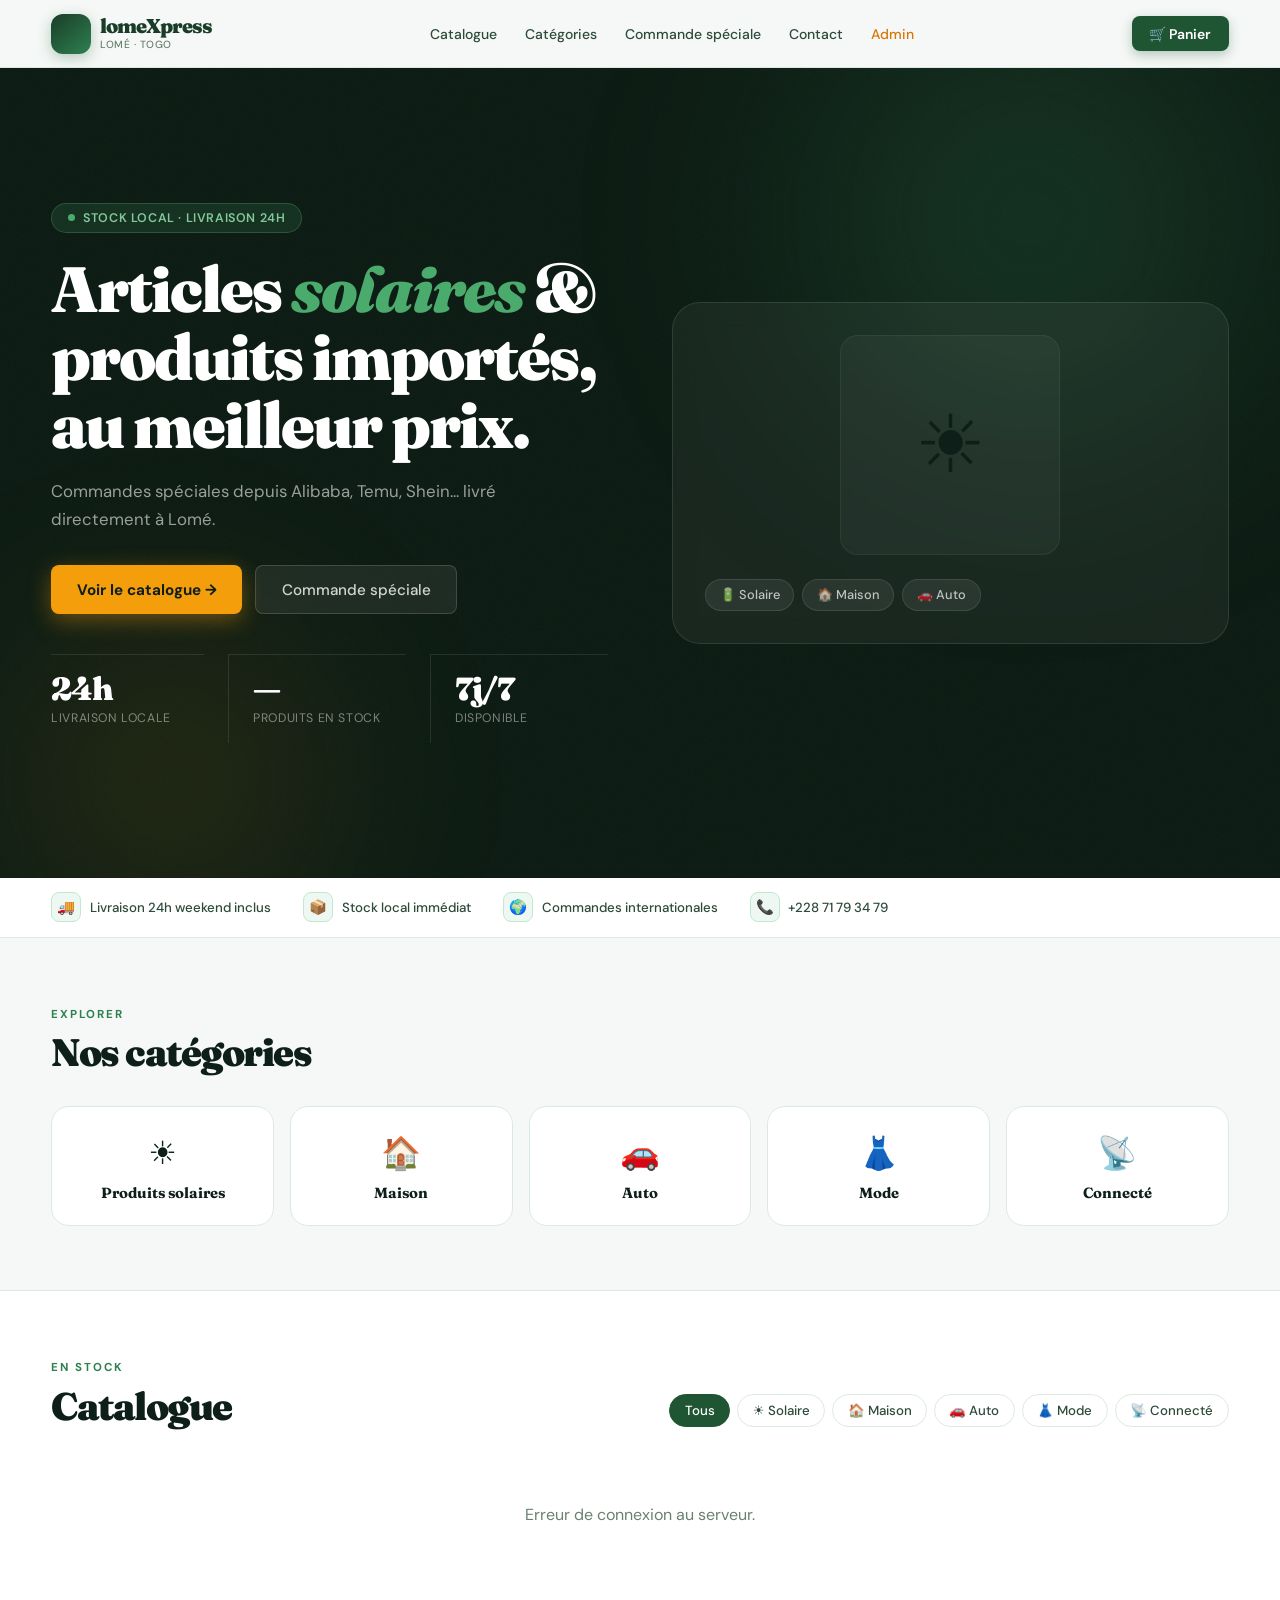
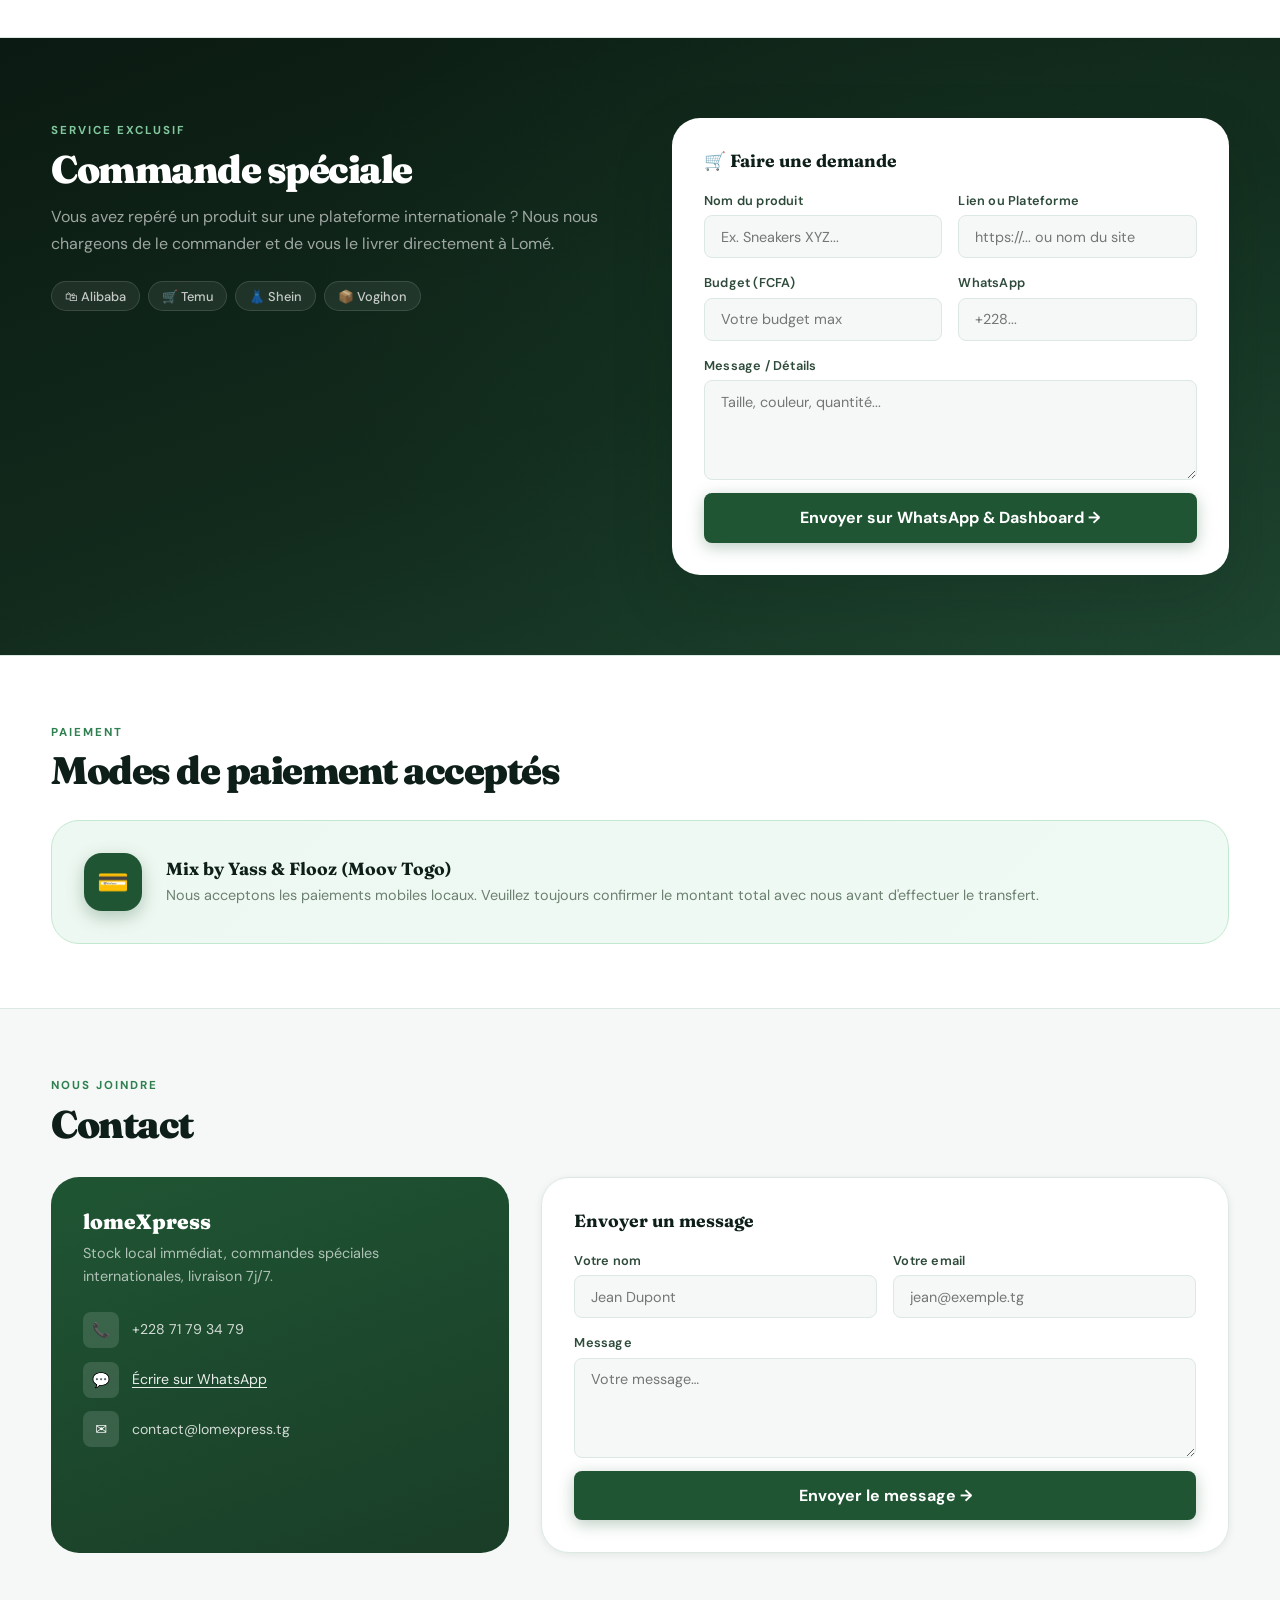
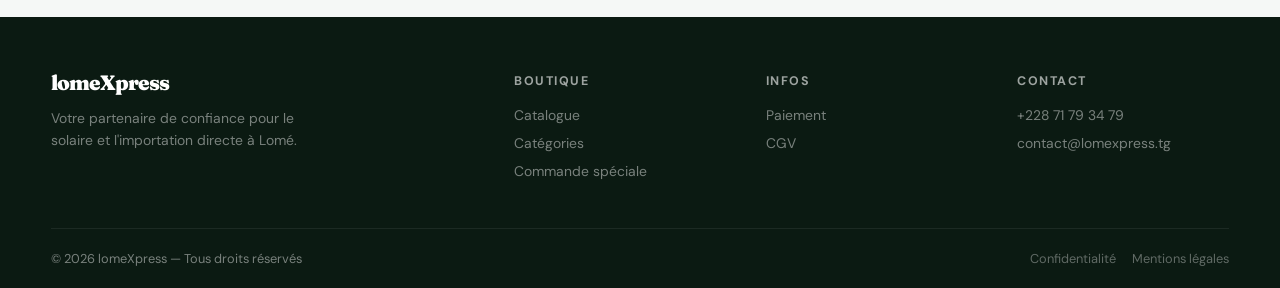
==== commit 765792f8: "Migration vers MySQL et optimisation du catalogue" ====
--- a/index.html
+++ b/index.html
@@ -14,7 +14,9 @@
 <header class="site-header" id="main-header">
     <div class="container nav-inner">
         <a class="brand" href="#">
-            <div class="brand-mark">🌿</div>
+            <div class="brand-mark">
+              <img src="" alt="">
+            </div>
             <div>
                 <span class="brand-name">lomeXpress</span>
                 <span class="brand-sub">Lomé · Togo</span>
@@ -206,7 +208,7 @@
         <div class="contact-item">
           <div class="contact-icon">💬</div>
           <div class="contact-text">
-            <a href="https://wa.me/22871793479" target="_blank">Écrire sur WhatsApp</a>
+            <a href="https://wa.me/33766939155" target="_blank">Écrire sur WhatsApp</a>
           </div>
         </div>
         <div class="contact-item">
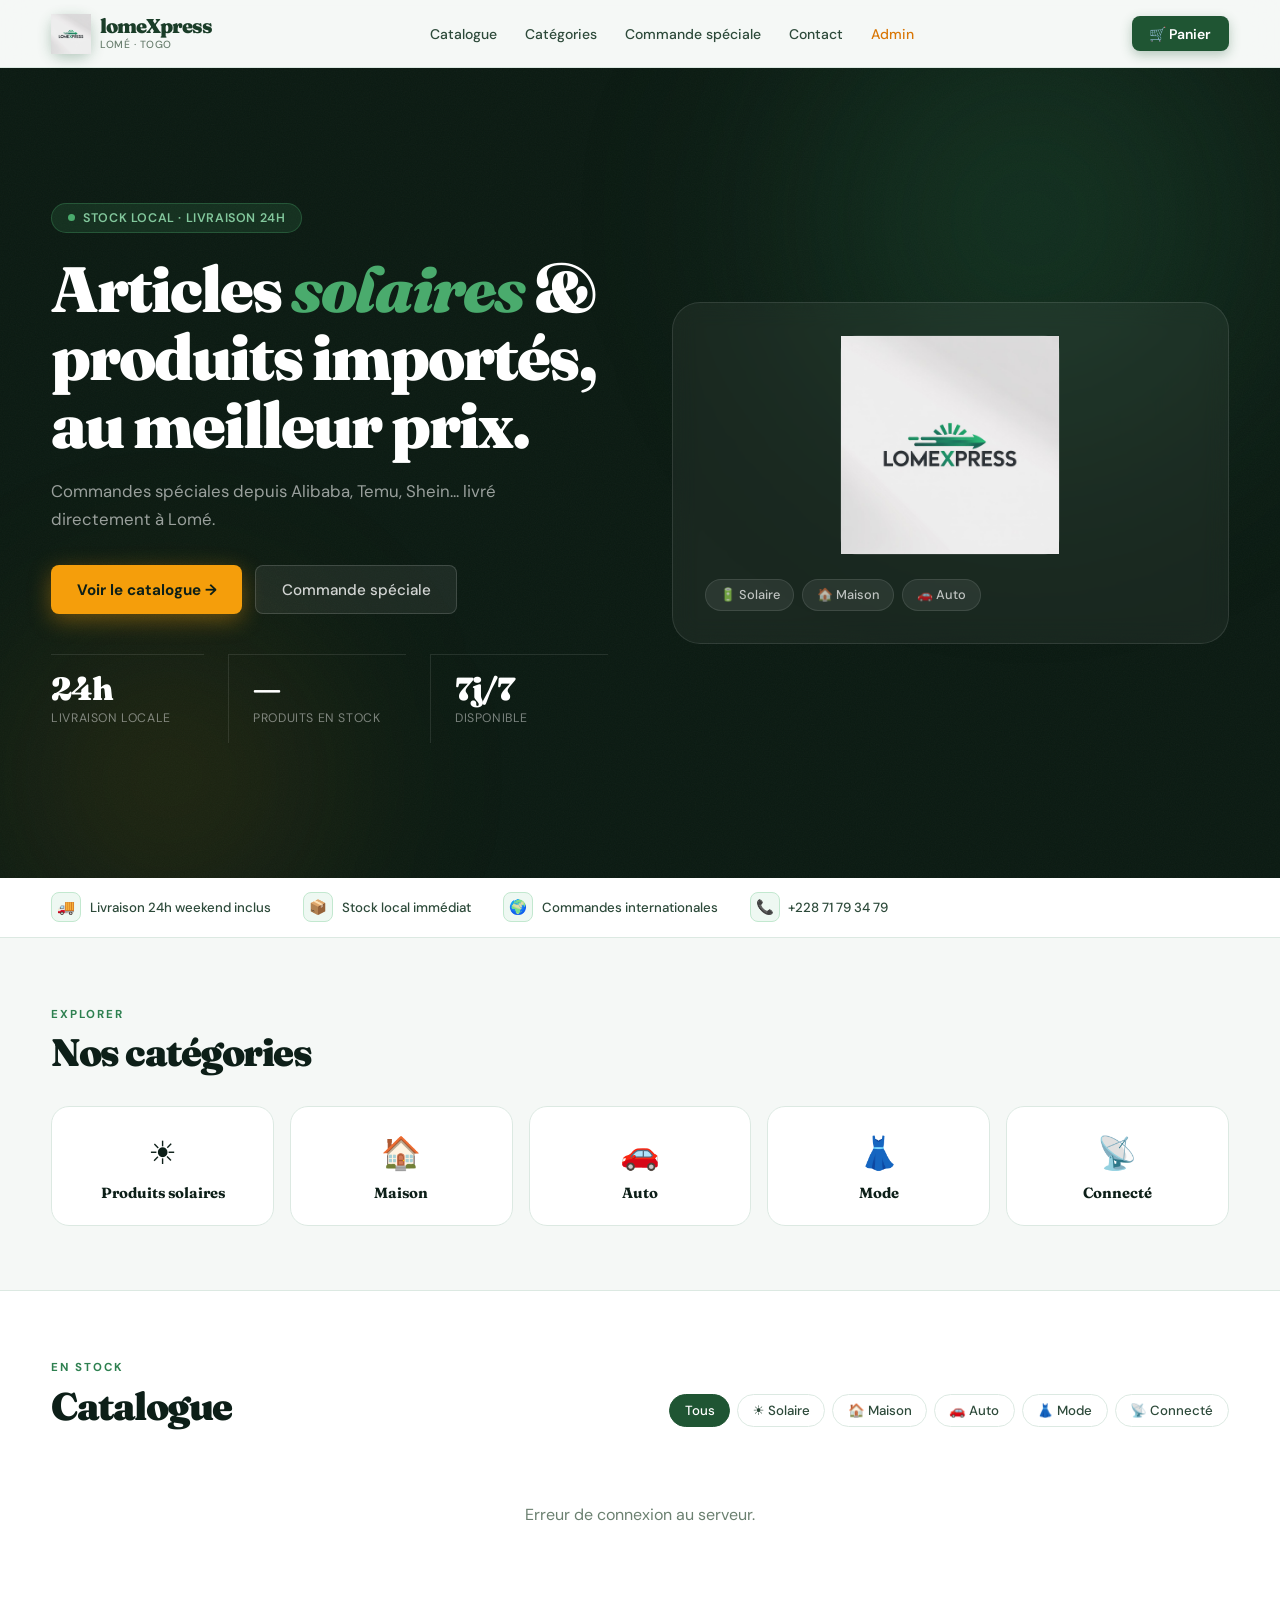
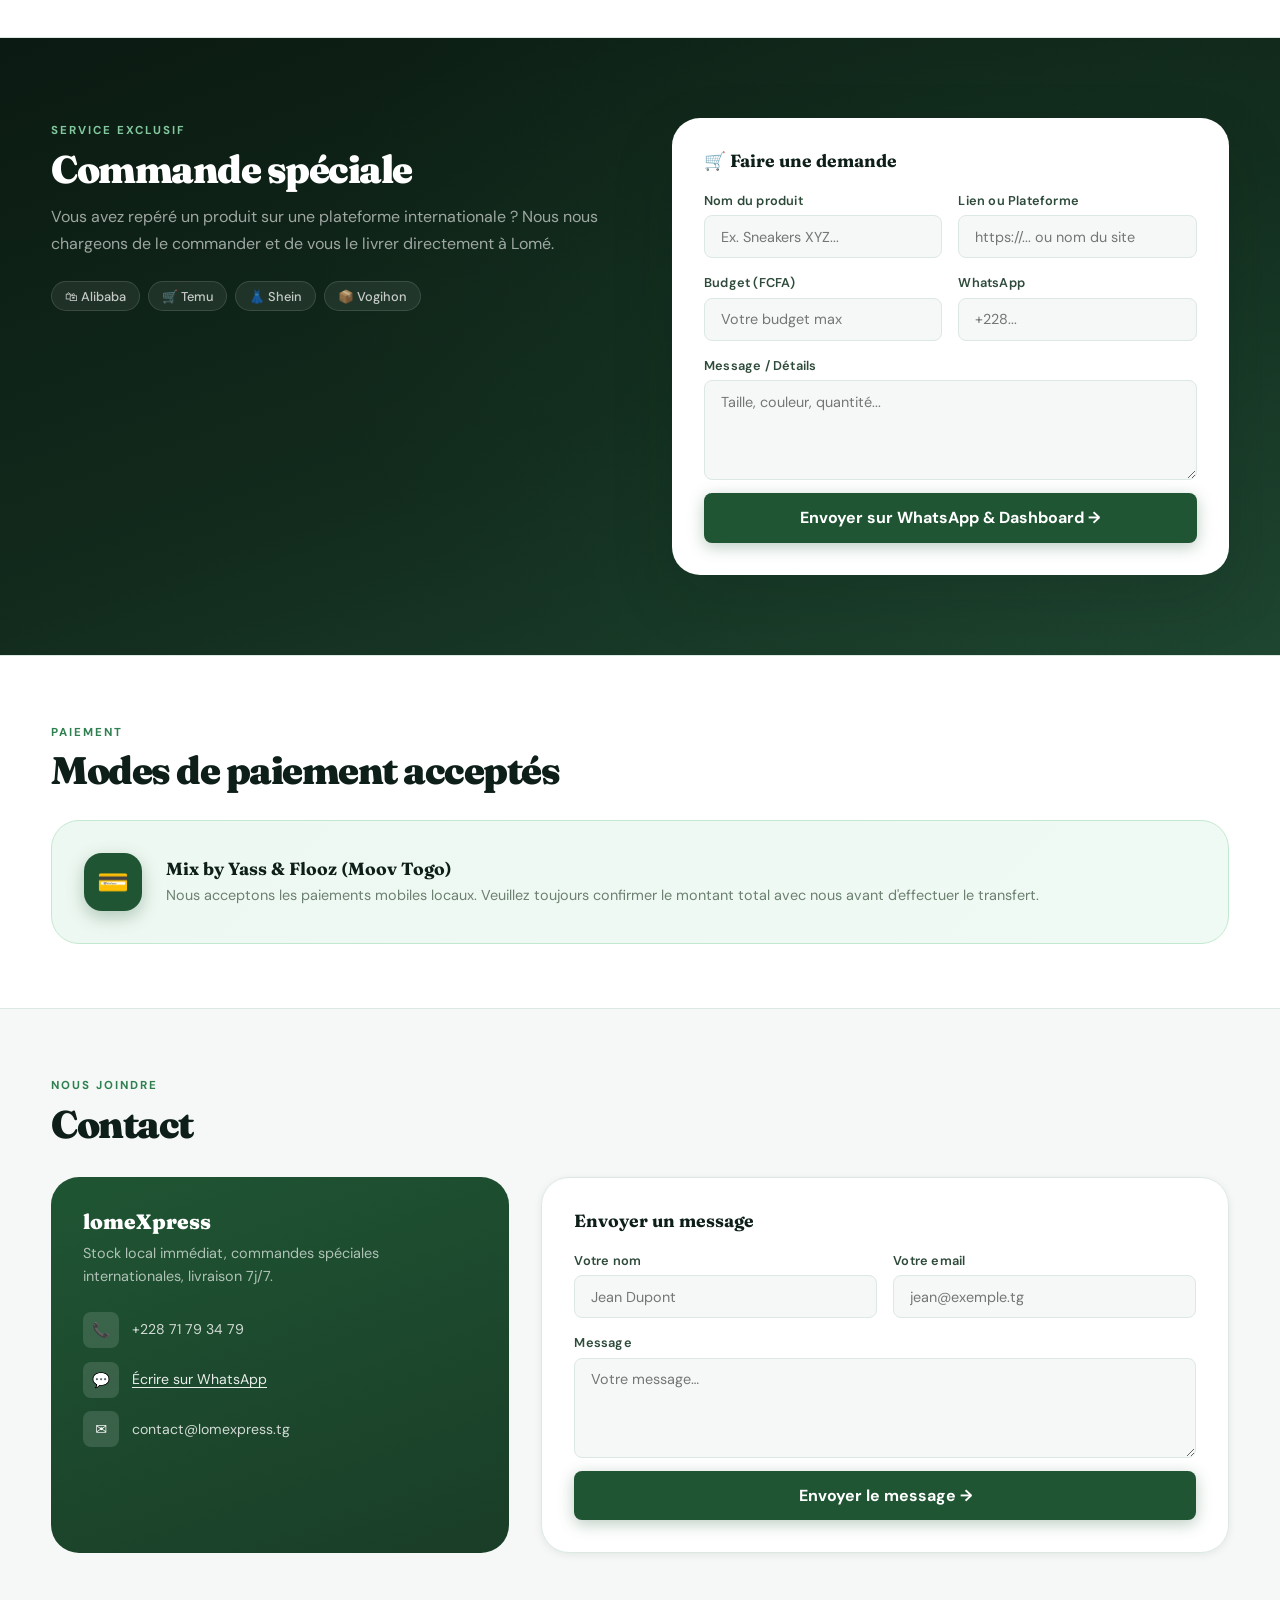
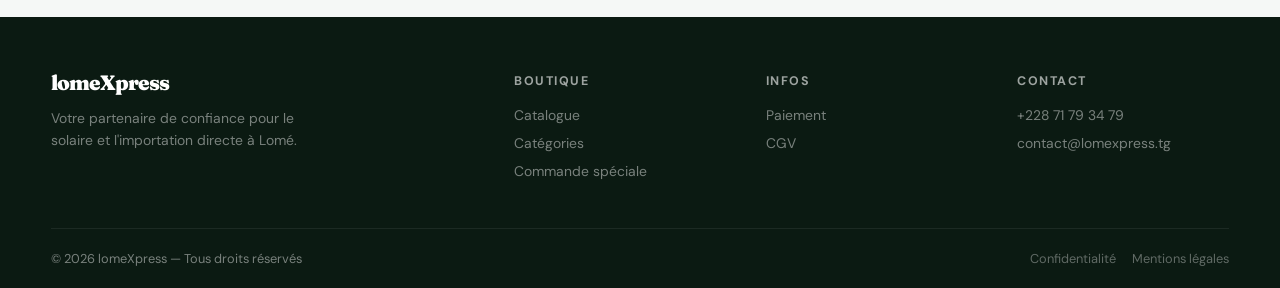
==== commit 181a5a60: "Migration vers MySQL et optimisation du catalogue" ====
--- a/index.html
+++ b/index.html
@@ -15,7 +15,7 @@
     <div class="container nav-inner">
         <a class="brand" href="#">
             <div class="brand-mark">
-              <img src="" alt="">
+              <img src="uploads/LG4.jpeg" alt="">
             </div>
             <div>
                 <span class="brand-name">lomeXpress</span>
@@ -68,7 +68,7 @@
         </div>
         <div class="hero-visual">
             <div class="hero-card">
-                <div class="hero-card-icon">☀️</div>
+                <div class="hero-card-icon"><img src="uploads/LG4.jpeg" alt=""></div>
                 <div class="hero-pills">
                     <span class="hero-pill">🔋 Solaire</span>
                     <span class="hero-pill">🏠 Maison</span>
@@ -208,7 +208,7 @@
         <div class="contact-item">
           <div class="contact-icon">💬</div>
           <div class="contact-text">
-            <a href="https://wa.me/33766939155" target="_blank">Écrire sur WhatsApp</a>
+            <a href="https://wa.me/22871793479" target="_blank">Écrire sur WhatsApp</a>
           </div>
         </div>
         <div class="contact-item">
